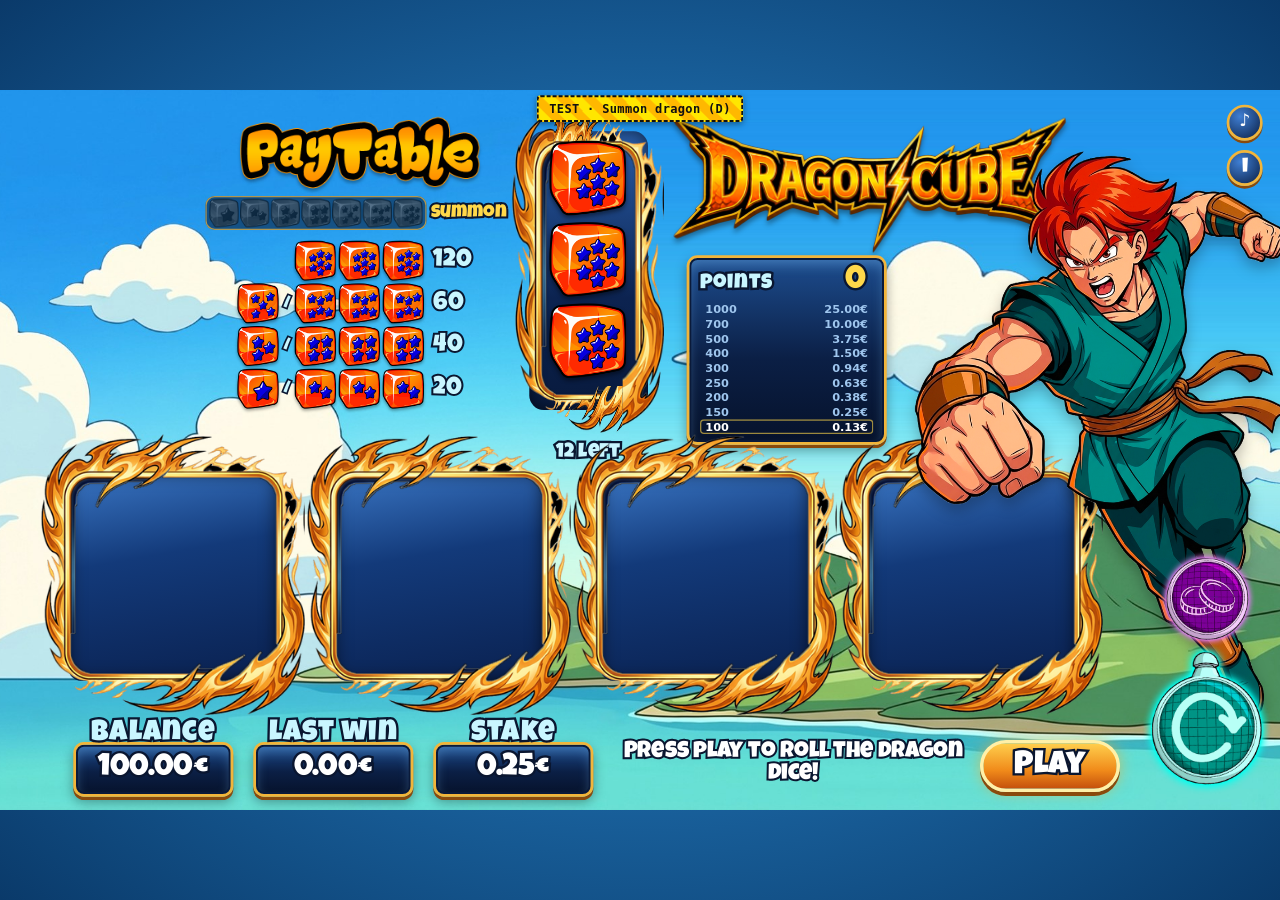
==== game/index.html @ ee29ca12 "Dragon Cube: browser skill dice game with dragon summon bonus and autoplay Co-Authored-By: Claude Op" ====
<!doctype html>
<html lang="en">
<head>
<meta charset="utf-8">
<meta name="viewport" content="width=device-width, initial-scale=1, viewport-fit=cover">
<title>Dragon Cube</title>
<link rel="preconnect" href="https://fonts.googleapis.com">
<link rel="preconnect" href="https://fonts.gstatic.com" crossorigin>
<link href="https://fonts.googleapis.com/css2?family=Luckiest+Guy&display=swap" rel="stylesheet">
<link rel="stylesheet" href="style.css">
</head>
<body>
<svg width="0" height="0" style="position:absolute" aria-hidden="true">
  <filter id="electric" x="-20%" y="-20%" width="140%" height="140%">
    <feTurbulence id="electric-noise" type="fractalNoise" baseFrequency="0.08" numOctaves="2" seed="1" result="n"/>
    <feDisplacementMap in="SourceGraphic" in2="n" scale="7" xChannelSelector="R" yChannelSelector="G"/>
  </filter>
  <filter id="vblur" x="0" y="-50%" width="100%" height="200%">
    <feGaussianBlur id="vblur-g" stdDeviation="0 0"/>
  </filter>
</svg>
<div id="viewport">
  <div id="stage">
    <img class="bg" src="assets/background.jpg" alt="">

    <!-- pay table -->
    <div id="paytable">
      <img class="pt-title" src="assets/paytable.png" alt="Pay table">
      <div id="collect" title="Collect all 7 dice in winning lines to summon the dragon">
        <div id="collect-dice"></div>
        <div class="collect-label">summon</div>
      </div>
      <div id="pt-rows"></div>
    </div>

    <!-- hold column -->
    <div id="hold">
      <div class="hold-frame"></div>
      <div class="hold-well"></div>
      <div id="hold-dice"></div>
      <div id="hold-count">12 left</div>
    </div>

    <img id="logo" src="assets/logo.png" alt="Dragon Cube">
    <div id="mode-badge" class="hidden"></div>

    <!-- points + prize ladder -->
    <div id="points-panel" class="panel">
      <div class="pp-head">
        <span class="label">points</span>
        <span id="points">0</span>
        <span id="mult"></span>
      </div>
      <div id="ladder"></div>
    </div>

    <img id="hero" src="assets/hero.png" alt="">
    <div id="sparks" class="fx"><video src="assets/sparks.mp4" muted loop playsinline preload="auto"></video></div>

    <!-- 4 playing fields -->
    <div id="fields"></div>

    <!-- bottom bar -->
    <div class="meter" style="left:110px"><div class="label">balance</div><div class="panel value" id="balance">0.00€</div></div>
    <div class="meter" style="left:380px"><div class="label">last win</div><div class="panel value" id="lastwin">0.00€</div></div>
    <div class="meter" style="left:650px"><div class="label">stake</div><div class="panel value" id="stake">0.25€</div></div>

    <div id="message">Press play to roll the dragon dice!</div>

    <button id="stake-btn" class="img-btn" title="Change stake"><img src="assets/money.png" alt="Stake"></button>
    <button id="auto-btn" class="img-btn" title="Autoplay"><img src="assets/play-base.png" alt="Autoplay"><img class="arrow" src="assets/play-arrow.png" alt=""><span id="auto-count" class="hidden"></span></button>
    <div id="auto-menu" class="panel hidden">
      <div class="auto-title">Autoplay</div>
      <div class="auto-sub">How many games?</div>
      <div class="auto-opts">
        <button data-n="10">10</button><button data-n="25">25</button><button data-n="50">50</button>
        <button data-n="100">100</button><button data-n="inf" class="inf">∞</button>
      </div>
      <div class="auto-note">The dragon places the dice on its suggested field. Autoplay stops when the dragon is summoned or your balance runs out.</div>
    </div>
    <button id="play-btn" title="Play one game (space)">Play</button>
    <button id="sound-btn" class="round-btn" title="Sound">♪</button>
    <button id="info-btn" class="round-btn" title="How to play">i</button>
    <!-- TEMPORARY: remove before release -->
    <button id="test-summon" title="Temporary test button (key D)">TEST · Summon dragon (D)</button>

    <!-- dragon summon + wish -->
    <div id="summon" class="hidden">
      <div class="speed s1"></div>
      <div class="speed s2"></div>
      <div class="speed s3"></div>
      <div id="ritual"></div>
      <div id="flash"></div>
      <img id="summon-dragon" src="assets/dragon.png" alt="">
      <div id="wish-title"></div>
      <div id="wishes"></div>
    </div>

    <!-- bonus: take it or not -->
    <div id="bonus" class="overlay hidden">
      <img id="bonus-dragon" src="assets/dragon.png" alt="">
      <div class="bonus-box">
        <div class="bonus-title">Take it or not?</div>
        <div id="bonus-rounds"></div>
        <div class="bonus-sub">The dragon offers you</div>
        <div id="bonus-offer">0.00€</div>
        <div id="bonus-history"></div>
        <div class="bonus-buttons">
          <button id="take-btn" class="big-btn take">Take it</button>
          <button id="not-btn" class="big-btn not">Not!</button>
        </div>
      </div>
    </div>

    <!-- result banner -->
    <div id="result" class="hidden">
      <div class="result-title"></div>
      <div class="result-sub"></div>
    </div>

    <!-- rules -->
    <div id="rules" class="overlay hidden">
      <div class="rules-box panel">
        <button class="close round-btn" id="rules-close">×</button>
        <h2>How to play</h2>
        <ol>
          <li>Pick your stake with the coin button and press <b>play</b>. The stake is paid once per game.</li>
          <li>The dragon rolls a column of <b>3 dice</b>. <b>You choose</b> which of the 4 fields it goes into. The column fills the next free column of that field, left to right. You get <b>12 columns</b>.</li>
          <li><b>3 equal dice</b> on a row or a diagonal of a field is a winning line (5 lines per field).</li>
          <li>Wins in 3 fields: points <b>×1.5</b>. Wins in all 4 fields: points <b>×2</b>. A field of 9 equal dice: <b>+200</b>.</li>
          <li>Reach <b>100 points</b> or more to win a prize from the ladder.</li>
          <li><b>Summon the dragon:</b> every die (1 to 7 stars) that forms a winning line is collected in the meter. Collect <b>all 7</b> and the dragon is summoned after the game. Your collection is kept between games, separately for each stake.</li>
          <li>The dragon grants <b>one wish</b>: <b>10 Free Games</b>, <b>Dragon's Treasure</b> (take it or not: up to 5 offers, the 5th must be taken) or <b>Dragon Wilds</b> (5 free games where dragon dice count as any face). Nothing is collected during free games.</li>
        </ol>
        <p class="tip">Tip: the glowing field is the dragon's suggestion. Pressing play (or space) while choosing places the dice there. The round arrow button starts autoplay.</p>
      </div>
    </div>
  </div>
</div>
<script src="rules.js"></script>
<script src="game.js"></script>
</body>
</html>
---- game/style.css ----
:root {
  --navy: #0b1f45;
  --navy-2: #12336b;
  --gold: #f2b53a;
  --gold-dark: #8a4a0c;
  --ink: #0a1630;
  --cyan: #c9f6ff;
}
* { box-sizing: border-box; }
html, body { margin: 0; height: 100%; background: #0a3a6a; overflow: hidden; }
body { font-family: 'Luckiest Guy', 'Arial Rounded MT Bold', system-ui, sans-serif; color: #fff; -webkit-tap-highlight-color: transparent; user-select: none; }
button { font-family: inherit; cursor: pointer; }

#viewport { position: fixed; inset: 0; display: flex; align-items: center; justify-content: center; background: radial-gradient(#2b8fd8, #0a3a6a); }
#stage { position: absolute; left: 0; top: 0; width: 1920px; height: 1080px; transform-origin: 0 0; overflow: hidden; }
.bg { position: absolute; inset: 0; width: 100%; height: 100%; object-fit: cover; }

/* outlined cartoon text */
.label, .ol, #points, #mult, .bonus-title, #hold-count, .result-title {
  -webkit-text-stroke: 7px var(--ink); paint-order: stroke fill;
}
.label { color: var(--cyan); font-size: 44px; line-height: 1; text-align: center; letter-spacing: 1px; }

.panel {
  background: linear-gradient(180deg, #1d4d8f 0%, var(--navy) 55%, #06122b 100%);
  border: 4px solid var(--gold);
  border-radius: 16px;
  box-shadow: inset 0 0 0 3px #0a1a3a, inset 0 10px 18px rgba(130, 200, 255, .35), 0 5px 0 var(--gold-dark), 0 8px 18px rgba(0, 0, 0, .35);
}

/* ---------- pay table ---------- */
#paytable { position: absolute; left: 330px; top: 40px; width: 420px; }
.pt-title { width: 360px; display: block; margin-left: 30px; filter: drop-shadow(0 4px 2px rgba(0,0,0,.3)); }
#pt-rows { margin-top: 6px; }
.pt-row { display: flex; align-items: center; justify-content: flex-end; height: 64px; gap: 4px; }
.pt-row img { width: 62px; height: 60px; filter: drop-shadow(0 3px 2px rgba(0,0,0,.35)); }
.pt-row .pts { width: 110px; text-align: left; padding-left: 10px; font-size: 38px; color: var(--cyan); -webkit-text-stroke: 6px var(--ink); paint-order: stroke fill; }
.pt-row .alt { font-size: 24px; color: var(--cyan); -webkit-text-stroke: 5px var(--ink); paint-order: stroke fill; margin: 0 2px; }
.pt-row.hit { animation: rowflash .5s ease 3; }
@keyframes rowflash { 50% { transform: scale(1.08); filter: brightness(1.4); } }

.round-btn { width: 54px; height: 54px; border-radius: 50%; border: 4px solid var(--gold); background: radial-gradient(circle at 35% 30%, #3f7fd4, var(--navy)); color: #fff; font-size: 30px; line-height: 1; box-shadow: 0 4px 0 var(--gold-dark); }
.round-btn:active { transform: translateY(3px); box-shadow: 0 1px 0 var(--gold-dark); }
#sound-btn { position: absolute; right: 26px; top: 22px; font-size: 26px; z-index: 7; }
#info-btn { position: absolute; right: 26px; top: 90px; z-index: 7; font-size: 32px; }
#sound-btn.off { opacity: .5; text-decoration: line-through; }

/* ---------- hold column ---------- */
#hold { position: absolute; left: 768px; top: 16px; width: 228px; height: 500px; }
.hold-frame { position: absolute; inset: 0; border-style: solid; border-width: 80px 62px 72px 62px; border-image: url(assets/frame.png) 64 50 64 50 stretch; z-index: 2; pointer-events: none; }
.hold-well { position: absolute; left: 26px; right: 24px; top: 46px; bottom: 36px; border-radius: 22px; background: linear-gradient(180deg, #2a5ea8, #0c2350 60%, #081a3d); box-shadow: inset 0 0 22px rgba(0,0,0,.6); }
#hold-dice { position: absolute; left: 50%; top: 54px; width: 160px; height: 372px; padding: 6px 0; transform: translateX(-50%); display: flex; flex-direction: column; align-items: center; gap: 10px; z-index: 3; overflow: hidden; border-radius: 18px; }
#hold-dice .die { width: 116px; height: 112px; }
#hold-count { position: absolute; left: 0; right: 0; bottom: -44px; text-align: center; font-size: 30px; color: var(--cyan); z-index: 4; }

.die { display: block; filter: drop-shadow(0 4px 3px rgba(0, 0, 0, .45)); }
.die.rolling { animation: wobble .12s linear infinite; }
@keyframes wobble { 0% { transform: rotate(-8deg) scale(.95); } 50% { transform: rotate(8deg) scale(1.03); } 100% { transform: rotate(-8deg) scale(.95); } }
.die.pop { animation: pop .35s cubic-bezier(.3, 1.6, .5, 1); }
@keyframes pop { 0% { transform: scale(.4); } 100% { transform: scale(1); } }

#logo { position: absolute; left: 1010px; top: 40px; width: 590px; filter: drop-shadow(0 6px 4px rgba(0,0,0,.35)); pointer-events: none; }

/* ---------- points + ladder ---------- */
#points-panel { position: absolute; left: 1030px; top: 248px; width: 300px; padding: 10px 16px 12px; }
.pp-head { display: flex; align-items: baseline; gap: 10px; }
.pp-head .label { font-size: 32px; }
#points { font-size: 50px; line-height: 1; color: #ffd84a; flex: 1; text-align: right; }
#mult { font-size: 28px; color: #7dffb0; min-width: 0; }
#ladder { margin-top: 6px; font-family: system-ui, sans-serif; font-weight: 800; font-size: 17px; }
.lad { display: flex; justify-content: space-between; padding: 1px 8px; border-radius: 6px; color: #9fc6ee; }
.lad.on { background: linear-gradient(90deg, #f6c445, #e98a12); color: #2a1300; }
.lad.next { color: #fff; box-shadow: inset 0 0 0 2px rgba(255, 216, 74, .6); }

#hero { position: absolute; left: 1372px; top: 92px; width: 560px; pointer-events: none; z-index: 5; filter: drop-shadow(0 10px 10px rgba(0,0,0,.25)); animation: hover 3.2s ease-in-out infinite; }
@keyframes hover { 50% { transform: translateY(-14px); } }
#hero.punch { animation: punch .5s ease; }
@keyframes punch { 30% { transform: translate(-30px, 10px) scale(1.05); } }

/* ---------- fields ---------- */
.field { position: absolute; top: 512px; width: 395px; height: 428px; }
.field .well { position: absolute; left: 40px; top: 62px; width: 314px; height: 312px; border-radius: 20px; background: linear-gradient(170deg, #3a76c4 0%, #133a7a 40%, #0a2150 100%); box-shadow: inset 0 0 26px rgba(0,0,0,.65); }
.field .frame { position: absolute; inset: 0; width: 100%; height: 100%; pointer-events: none; z-index: 2; }
.field .cells { position: absolute; left: 41px; top: 62px; width: 313px; height: 313px; padding: 8px; overflow: hidden; border-radius: 20px; display: grid; grid-template-columns: repeat(3, 95px); grid-template-rows: repeat(3, 95px); gap: 6px; z-index: 1; }
.cell { position: relative; }
.cell img { width: 100%; height: 100%; }
.cell.ghost img { opacity: .45; filter: saturate(.6); }
.cell.win img { filter: brightness(.8) saturate(1.2); }
.cell.win::after { content: ''; position: absolute; inset: -5px; border: 5px solid #ffffff; border-radius: 20px; pointer-events: none;
  box-shadow: 0 0 6px 2px #fff, 0 0 18px 6px #45b8ff, inset 0 0 6px 1px #fff, inset 0 0 16px 5px #45b8ff; filter: url(#electric); animation: zap .16s steps(2) infinite; }
@keyframes zap { 0% { opacity: 1; } 100% { opacity: .75; } }
@keyframes winpulse { 50% { transform: scale(1.1); filter: drop-shadow(0 0 14px #fff36b) drop-shadow(0 0 6px #ff9a1f) brightness(1.15); } }
.field svg.lines { position: absolute; left: 49px; top: 70px; width: 297px; height: 297px; z-index: 3; pointer-events: none; overflow: visible; }
.field svg.lines line { stroke: #fff36b; stroke-width: 10; stroke-linecap: round; filter: drop-shadow(0 0 8px #ff8a00); stroke-dasharray: 420; stroke-dashoffset: 420; animation: draw .45s ease forwards; opacity: .9; }
@keyframes draw { to { stroke-dashoffset: 0; } }
.field.selectable { cursor: pointer; }
.field.selectable:hover .well, .field.suggest .well { box-shadow: inset 0 0 26px rgba(0,0,0,.6), 0 0 0 4px rgba(255, 233, 120, .9), 0 0 36px 10px rgba(255, 196, 40, .75); }
.field.suggest .frame { animation: framepulse 1s ease-in-out infinite; }
@keyframes framepulse { 50% { filter: brightness(1.3) drop-shadow(0 0 16px #ffd84a); } }
.field.full .well { filter: brightness(.8); }
.field .fpts { position: absolute; left: 0; right: 0; bottom: 4px; text-align: center; font-size: 34px; color: #ffd84a; -webkit-text-stroke: 6px var(--ink); paint-order: stroke fill; z-index: 4; opacity: 0; transition: opacity .3s; pointer-events: none; }
.field .fpts.show { opacity: 1; }

/* ---------- bottom ---------- */
.meter { position: absolute; top: 944px; width: 240px; }
.meter .label { margin-bottom: -10px; position: relative; z-index: 2; }
.meter .value { height: 82px; display: flex; align-items: center; justify-content: center; font-size: 46px; -webkit-text-stroke: 7px var(--ink); paint-order: stroke fill; }
.meter .value.bump { animation: bump .5s ease; }
@keyframes bump { 40% { transform: scale(1.12); color: #ffd84a; } }

#message { position: absolute; left: 920px; top: 975px; width: 540px; min-height: 70px; display: flex; align-items: center; justify-content: center; text-align: center; font-size: 34px; color: #fff; -webkit-text-stroke: 6px var(--ink); paint-order: stroke fill; padding: 0 10px; }

.img-btn { position: absolute; border: 0; background: none; padding: 0; transition: transform .1s, filter .2s; }
.img-btn img { width: 100%; display: block; pointer-events: none; }
.img-btn:hover:not(:disabled) { filter: brightness(1.12) drop-shadow(0 0 14px rgba(140, 255, 240, .8)); }
.img-btn:active:not(:disabled) { transform: scale(.94); }
.img-btn:disabled { filter: grayscale(.8) brightness(.75); cursor: default; }
#stake-btn { left: 1738px; top: 690px; width: 146px; z-index: 6; }
#auto-btn { left: 1712px; top: 828px; width: 196px; z-index: 6; }
#auto-btn .arrow { position: absolute; left: 0; top: 0; transform-origin: 50.27% 56.45%; }
#auto-btn.on .arrow { animation: spin 1.1s linear infinite; }
#auto-btn.kick .arrow { animation: spin .45s cubic-bezier(.3, .1, .3, 1) 1; }
#auto-btn:disabled { filter: none; opacity: .6; }
#auto-count { position: absolute; left: 50%; top: 56%; transform: translate(-50%, -50%); min-width: 64px; padding: 2px 10px; border-radius: 20px; font-size: 34px; line-height: 1.2; color: #fff; background: rgba(4, 40, 44, .75); border: 3px solid #b7fff6; -webkit-text-stroke: 5px var(--ink); paint-order: stroke fill; pointer-events: none; }
#auto-menu { position: absolute; left: 1350px; top: 580px; width: 350px; padding: 18px 20px 20px; z-index: 12; text-align: center; animation: pop .3s cubic-bezier(.3, 1.6, .5, 1); }
.auto-title { font-size: 44px; color: #ffd84a; -webkit-text-stroke: 7px var(--ink); paint-order: stroke fill; }
.auto-sub { font-size: 24px; color: var(--cyan); -webkit-text-stroke: 5px var(--ink); paint-order: stroke fill; margin-bottom: 12px; }
.auto-opts { display: grid; grid-template-columns: repeat(3, 1fr); gap: 10px; }
.auto-opts button { height: 64px; font-size: 34px; color: #fff; border-radius: 14px; border: 3px solid #b7fff6; background: linear-gradient(#21b9a8, #0b5f63); box-shadow: 0 4px 0 #063c3e; -webkit-text-stroke: 5px var(--ink); paint-order: stroke fill; }
.auto-opts button:hover { filter: brightness(1.15); }
.auto-opts button:active { transform: translateY(3px); box-shadow: 0 1px 0 #063c3e; }
.auto-opts .inf { grid-column: span 2; font-size: 44px; }
.auto-note { margin-top: 12px; font-family: system-ui, sans-serif; font-weight: 700; font-size: 15px; line-height: 1.35; color: #cfe6ff; }
#play-btn { position: absolute; left: 1470px; top: 975px; width: 210px; height: 78px; z-index: 6; font-size: 48px; color: #fff; border-radius: 40px; border: 5px solid #fff0a8;
  background: linear-gradient(#ffcf4d, #f08a1a 60%, #c4500c); box-shadow: 0 6px 0 var(--gold-dark), 0 0 22px rgba(255, 170, 40, .6); -webkit-text-stroke: 7px var(--ink); paint-order: stroke fill; transition: transform .1s, filter .2s; }
#play-btn:hover:not(:disabled) { filter: brightness(1.1); }
#play-btn:active:not(:disabled) { transform: translateY(4px); box-shadow: 0 2px 0 var(--gold-dark); }
#play-btn:disabled { filter: grayscale(.8) brightness(.8); cursor: default; }
@keyframes spin { to { transform: rotate(360deg); } }

/* ---------- overlays ---------- */
.overlay { position: absolute; inset: 0; z-index: 20; display: flex; align-items: center; justify-content: center; background: rgba(4, 14, 40, .62); }
.hidden { display: none !important; }
#result.fade { opacity: 0; }

.bonus-box { position: relative; width: 760px; padding: 34px 40px 38px; text-align: center; border-radius: 30px; background: radial-gradient(circle at 50% 0%, #ffcf5c 0%, #f08a1a 40%, #b53d0a 100%); border: 6px solid #fff0a8; box-shadow: 0 0 0 6px var(--gold-dark), 0 0 80px 20px rgba(255, 150, 30, .7); z-index: 2; animation: pop .5s cubic-bezier(.3, 1.6, .5, 1); }
.bonus-title { font-size: 80px; line-height: 1; color: #fff36b; }
.bonus-sub { font-size: 32px; margin-top: 16px; -webkit-text-stroke: 5px var(--ink); paint-order: stroke fill; }
#bonus-offer { font-size: 110px; line-height: 1.1; color: #fff; -webkit-text-stroke: 9px var(--ink); paint-order: stroke fill; }
#bonus-offer.flip { animation: flip .6s ease; }
@keyframes flip { 0% { transform: rotateX(90deg) scale(.6); opacity: 0; } 100% { transform: none; opacity: 1; } }
#bonus-rounds { display: flex; justify-content: center; gap: 14px; margin-top: 16px; }
#bonus-rounds span { width: 30px; height: 30px; border-radius: 50%; background: rgba(0, 0, 0, .35); border: 3px solid #fff0a8; }
#bonus-rounds span.used { background: #3b1700; }
#bonus-rounds span.cur { background: #fff36b; box-shadow: 0 0 14px #fff36b; }
#bonus-history { min-height: 34px; margin: 6px 0 16px; font-size: 26px; color: #ffe2b0; -webkit-text-stroke: 4px #4a1a00; paint-order: stroke fill; }
.bonus-buttons { display: flex; gap: 30px; justify-content: center; }
.big-btn { min-width: 250px; padding: 16px 30px; font-size: 48px; color: #fff; border-radius: 22px; border: 5px solid #fff0a8; -webkit-text-stroke: 6px var(--ink); paint-order: stroke fill; transition: transform .1s; }
.big-btn:active { transform: translateY(4px); }
.big-btn.take { background: linear-gradient(#5fe08a, #128a42); box-shadow: 0 7px 0 #0a4d24; }
.big-btn.not { background: linear-gradient(#ff6f6f, #b5121b); box-shadow: 0 7px 0 #5e070c; }
.big-btn:disabled { filter: grayscale(.7); cursor: default; }
#bonus-dragon { position: absolute; width: 1500px; left: 210px; top: 120px; opacity: .95; z-index: 1; animation: dragonIn 1.1s ease-out; pointer-events: none; }
@keyframes dragonIn { 0% { transform: translateX(1200px) scale(.6) rotate(-10deg); opacity: 0; } 100% { transform: none; opacity: .95; } }

#result { position: absolute; left: 0; right: 0; top: 340px; transition: opacity .6s; z-index: 15; text-align: center; pointer-events: none; animation: pop .5s cubic-bezier(.3, 1.6, .5, 1); }
.result-title { font-size: 130px; line-height: 1; color: #ffd84a; -webkit-text-stroke: 12px var(--ink); filter: drop-shadow(0 0 30px rgba(255, 150, 20, .9)); }
.result-sub { font-size: 44px; margin-top: 6px; -webkit-text-stroke: 7px var(--ink); paint-order: stroke fill; }

.rules-box { position: relative; width: 980px; padding: 30px 46px; font-family: system-ui, sans-serif; font-size: 22px; line-height: 1.45; color: #e7f3ff; }
.rules-box h2 { font-family: 'Luckiest Guy', sans-serif; font-weight: 400; font-size: 52px; margin: 0 0 8px; color: #ffd84a; -webkit-text-stroke: 7px var(--ink); paint-order: stroke fill; }
.rules-box b { color: #ffd84a; }
.rules-box li { margin-bottom: 6px; }
.rules-box .tip { color: #9ff3c4; margin: 10px 0 0; }
.rules-box .close { position: absolute; right: 18px; top: 18px; }

/* fly-in clones */
.flyer { position: absolute; z-index: 12; pointer-events: none; transition: transform .38s cubic-bezier(.5, 0, .3, 1); }

/* ---------- 7-dice collection meter ---------- */
#collect { display: flex; align-items: center; justify-content: flex-end; gap: 6px; margin: 4px 0 2px; height: 66px; }
#collect-dice { display: flex; gap: 2px; padding: 4px 6px; border-radius: 14px; background: rgba(6, 20, 50, .55); box-shadow: inset 0 0 0 2px rgba(242, 181, 58, .7); }
#collect-dice img { width: 44px; height: 43px; filter: grayscale(1) brightness(.55) opacity(.55); transition: filter .4s; }
#collect-dice img.got { filter: drop-shadow(0 0 6px #ffe36b) drop-shadow(0 2px 2px rgba(0,0,0,.4)); }
#collect-dice img.new { animation: gotit .9s cubic-bezier(.3, 1.6, .5, 1); }
@keyframes gotit { 0% { transform: scale(2.2) rotate(-25deg); } 100% { transform: none; } }
#collect-dice img.glow { animation: dieglow .35s ease-in-out infinite alternate; }
@keyframes dieglow { from { filter: drop-shadow(0 0 4px #fff) drop-shadow(0 0 10px #ffd84a) brightness(1.1); transform: scale(1); } to { filter: drop-shadow(0 0 14px #fff) drop-shadow(0 0 28px #ff9a1f) brightness(1.6); transform: scale(1.18); } }
.collect-label { width: 104px; font-size: 27px; color: #ffd84a; -webkit-text-stroke: 6px var(--ink); paint-order: stroke fill; }
#collect.paused { opacity: .5; }

/* free games badge */
#mode-badge { position: absolute; left: 1010px; top: 196px; width: 340px; padding: 6px 10px; text-align: center; font-size: 30px; z-index: 6; border-radius: 14px; color: #fff; -webkit-text-stroke: 6px var(--ink); paint-order: stroke fill; background: linear-gradient(#ff9b2f, #c8410b); border: 4px solid #fff0a8; box-shadow: 0 4px 0 var(--gold-dark), 0 0 24px rgba(255, 150, 30, .8); animation: badge 1.2s ease-in-out infinite; }
#mode-badge.wild { background: linear-gradient(#4fb6ff, #1546b8); box-shadow: 0 4px 0 #0a2a6a, 0 0 24px rgba(80, 180, 255, .9); }
@keyframes badge { 50% { transform: scale(1.04); } }

/* ---------- summon ---------- */
#summon { position: absolute; inset: 0; z-index: 30; overflow: hidden; background: rgba(3, 10, 30, 0); transition: background .6s; }
#summon.dark { background: rgba(3, 10, 30, .35); }
#summon .speed { position: absolute; inset: -25%; opacity: 0; transition: opacity .7s; pointer-events: none; }
#summon .speed.s1 { background: radial-gradient(circle at 50% 50%, #f2fdff 0%, #8fe0ff 12%, #2a7ee6 34%, #0b2f8a 60%, #030b2a 100%); }
#summon .speed.s2 {
  background: repeating-conic-gradient(from 0deg at 50% 50%, rgba(255,255,255,.95) 0deg .55deg, rgba(255,255,255,0) .55deg 2.3deg, rgba(255,255,255,.7) 2.3deg 2.6deg, rgba(255,255,255,0) 2.6deg 5.9deg);
  -webkit-mask-image: radial-gradient(circle, transparent 12%, #000 38%); mask-image: radial-gradient(circle, transparent 12%, #000 38%);
}
#summon .speed.s3 {
  background: repeating-conic-gradient(from 1.3deg at 50% 50%, rgba(255,255,255,0) 0deg 1.7deg, rgba(220,245,255,.9) 1.7deg 2.05deg, rgba(255,255,255,0) 2.05deg 4.4deg);
  -webkit-mask-image: radial-gradient(circle, transparent 16%, #000 44%); mask-image: radial-gradient(circle, transparent 16%, #000 44%);
}
#summon.lines .speed { opacity: 1; }
#summon.lines .speed.s2 { animation: speedA .16s steps(2) infinite; }
#summon.lines .speed.s3 { animation: speedB .12s steps(2) infinite; }
@keyframes speedA { 0% { transform: rotate(0deg) scale(1); } 100% { transform: rotate(1.6deg) scale(1.04); } }
@keyframes speedB { 0% { transform: rotate(0deg); opacity: 1; } 100% { transform: rotate(-2.2deg); opacity: .35; } }
#ritual { position: absolute; left: 960px; top: 470px; width: 0; height: 0; }
#ritual img { position: absolute; width: 130px; height: 126px; margin: -63px 0 0 -65px; transition: transform .9s cubic-bezier(.4, 0, .2, 1), filter .4s; filter: drop-shadow(0 0 12px #fff) drop-shadow(0 0 26px #ffd84a); }
#ritual.charge img { filter: drop-shadow(0 0 18px #fff) drop-shadow(0 0 50px #ffb020) brightness(1.5); }
#flash { position: absolute; inset: 0; background: #fff; opacity: 0; pointer-events: none; }
#flash.go { animation: flash 1s ease-out; }
@keyframes flash { 0% { opacity: 0; } 15% { opacity: 1; } 100% { opacity: 0; } }
#summon-dragon { position: absolute; left: 360px; top: 30px; width: 1200px; opacity: 0; pointer-events: none; filter: drop-shadow(0 0 30px rgba(140, 220, 255, .9)); }
#summon-dragon.show { animation: dragonRise 1.4s cubic-bezier(.2, 1.3, .4, 1) forwards, dragonFloat 3s 1.4s ease-in-out infinite; }
@keyframes dragonRise { 0% { opacity: 0; transform: scale(.08) rotate(-30deg); } 60% { opacity: 1; } 100% { opacity: 1; transform: none; } }
@keyframes dragonFloat { 0%, 100% { opacity: 1; transform: translateY(0); } 50% { opacity: 1; transform: translateY(-16px); } }
#summon.shake { animation: shake .5s linear; }
@keyframes shake { 10%, 50%, 90% { transform: translate(-14px, 8px); } 30%, 70% { transform: translate(14px, -8px); } }
#wish-title { position: absolute; left: 0; right: 0; top: 600px; text-align: center; font-size: 66px; color: #ffe36b; -webkit-text-stroke: 9px var(--ink); paint-order: stroke fill; opacity: 0; transition: opacity .5s; filter: drop-shadow(0 0 20px rgba(255, 170, 40, .9)); }
#wish-title.show { opacity: 1; }
#wishes { position: absolute; left: 0; right: 0; top: 700px; display: flex; justify-content: center; gap: 36px; }
.wish { width: 420px; height: 300px; padding: 18px 22px; border-radius: 26px; text-align: center; cursor: pointer; color: #fff; font-family: inherit;
  background: linear-gradient(180deg, #2a6bc4, #0b245c); border: 5px solid var(--gold); box-shadow: 0 7px 0 var(--gold-dark), 0 0 30px rgba(120, 200, 255, .7);
  opacity: 0; transform: translateY(80px) scale(.8); transition: transform .45s cubic-bezier(.3, 1.5, .5, 1), opacity .4s, filter .2s; }
.wish.show { opacity: 1; transform: none; }
.wish:hover { filter: brightness(1.15); transform: translateY(-8px) scale(1.03); }
.wish img { height: 92px; filter: drop-shadow(0 4px 4px rgba(0,0,0,.4)); }
.wish h3 { margin: 6px 0 4px; font-weight: 400; font-size: 40px; color: #ffe36b; -webkit-text-stroke: 7px var(--ink); paint-order: stroke fill; }
.wish p { margin: 0; font-family: system-ui, sans-serif; font-weight: 700; font-size: 20px; line-height: 1.3; color: #dcefff; }
.wish.chosen { transform: scale(1.12); filter: brightness(1.3) drop-shadow(0 0 30px #ffe36b); }
.wish.dim { opacity: .15; transform: scale(.9); pointer-events: none; }

/* ---------- dice drop animation (matches the reference video) ---------- */
.die.drop { animation: dieDrop .56s both; animation-delay: var(--delay, 0s); }
@keyframes dieDrop {
  0% { transform: translateY(var(--dy)) rotate(var(--rot)); animation-timing-function: cubic-bezier(.55, 0, .9, .5); }
  66% { transform: translateY(0) rotate(calc(var(--rot) * -.2)); animation-timing-function: cubic-bezier(.2, .6, .4, 1); }
  82% { transform: translateY(-12px) rotate(calc(var(--rot) * .08)); animation-timing-function: cubic-bezier(.6, 0, .9, .4); }
  100% { transform: none; }
}
.die.fallout { animation: dieOut .3s cubic-bezier(.6, 0, 1, .6) both; animation-delay: var(--delay, 0s); }
@keyframes dieOut { to { transform: translateY(440px) rotate(var(--rot)); } }

/* ---------- hero power-up aura ---------- */
.fx { position: absolute; pointer-events: none; opacity: 0; transition: opacity .35s; }
.fx video { display: none; }
.fx canvas { width: 100%; height: 100%; display: block; }
.fx.blend { mix-blend-mode: screen; }
.fx.blend video { display: block; width: 100%; height: 100%; }
.fx.blend canvas { display: none; }
#fields { position: absolute; inset: 0; z-index: 4; pointer-events: none; }
.field { pointer-events: auto; }
#sparks { left: 1290px; top: 110px; width: 720px; height: 480px; z-index: 6; transform: rotate(-14deg) scale(1.2); }
#sparks canvas { filter: drop-shadow(0 0 4px #2a8bff) drop-shadow(0 0 10px #0a52ff); }
#sparks video { filter: brightness(1.4); }
#sparks.on { opacity: .85; }
#sparks.on.strong { opacity: 1; }
#hero.powered { filter: drop-shadow(0 0 2px #fff) drop-shadow(0 0 6px #7fd4ff) brightness(1.08); animation: hover 3.2s ease-in-out infinite, vibrate .07s linear 8; }
@keyframes vibrate { 25% { transform: translate(-4px, 2px); } 50% { transform: translate(3px, -3px); } 75% { transform: translate(-2px, -2px); } }

/* ---------- whip transition into the summon ---------- */
#stage.whip > *:not(#summon) { filter: url(#vblur); }

/* TEMPORARY test button — remove before release */
#test-summon { position: absolute; left: 50%; top: 8px; transform: translateX(-50%); z-index: 50; padding: 6px 16px; font: 700 18px/1.2 ui-monospace, Menlo, monospace; color: #111; letter-spacing: .5px;
  border: 3px dashed #111; border-radius: 6px; background: repeating-linear-gradient(45deg, #ffe600 0 14px, #ffb800 14px 28px); box-shadow: 0 3px 10px rgba(0,0,0,.4); }
#test-summon:hover { filter: brightness(1.1); }
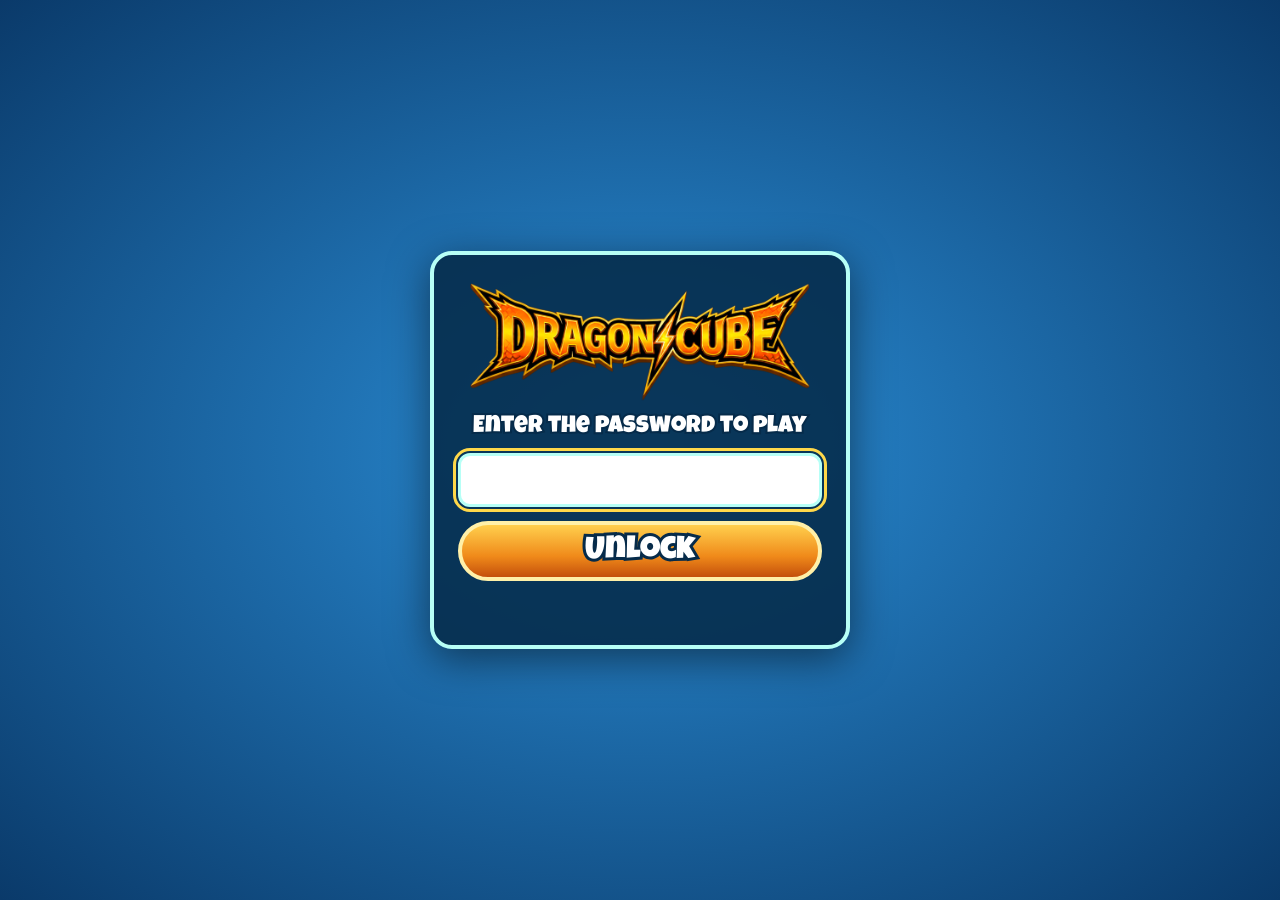
==== commit 23b85836: "Add password screen in front of the game Only the SHA-256 hash of the password is stored.  Co-Author" ====
--- a/game/index.html
+++ b/game/index.html
@@ -19,6 +19,16 @@
     <feGaussianBlur id="vblur-g" stdDeviation="0 0"/>
   </filter>
 </svg>
+<div id="gate">
+  <form id="gate-form" autocomplete="off">
+    <img src="assets/logo.png" alt="Dragon Cube">
+    <label for="gate-pw">Enter the password to play</label>
+    <input id="gate-pw" type="password" autocomplete="current-password" required>
+    <button type="submit">Unlock</button>
+    <div id="gate-err" role="alert"></div>
+  </form>
+</div>
+<script src="gate.js"></script>
 <div id="viewport">
   <div id="stage">
     <img class="bg" src="assets/background.jpg" alt="">
--- a/game/style.css
+++ b/game/style.css
@@ -273,3 +273,17 @@
 #test-summon { position: absolute; left: 50%; top: 8px; transform: translateX(-50%); z-index: 50; padding: 6px 16px; font: 700 18px/1.2 ui-monospace, Menlo, monospace; color: #111; letter-spacing: .5px;
   border: 3px dashed #111; border-radius: 6px; background: repeating-linear-gradient(45deg, #ffe600 0 14px, #ffb800 14px 28px); box-shadow: 0 3px 10px rgba(0,0,0,.4); }
 #test-summon:hover { filter: brightness(1.1); }
+
+/* password screen */
+#gate { position: fixed; inset: 0; z-index: 1000; display: flex; align-items: center; justify-content: center; padding: 16px; background: radial-gradient(#2b8fd8, #0a3a6a); transition: opacity .5s; }
+#gate.open { opacity: 0; pointer-events: none; }
+html:not(.locked) #gate:not(.open) { display: none; }
+#gate-form { width: min(420px, 100%); display: flex; flex-direction: column; align-items: center; gap: 14px; padding: 28px 24px; border-radius: 22px; background: rgba(4, 40, 70, .85); border: 4px solid #b7fff6; box-shadow: 0 10px 40px rgba(0,0,0,.5); user-select: text; }
+#gate-form img { width: 100%; max-width: 340px; }
+#gate-form label { font-size: 24px; color: #fff; -webkit-text-stroke: 4px #062b4a; paint-order: stroke fill; text-align: center; }
+#gate-pw { width: 100%; box-sizing: border-box; padding: 12px 14px; font: 600 20px system-ui, sans-serif; border-radius: 12px; border: 3px solid #b7fff6; background: #fff; color: #062b4a; }
+#gate-pw:focus { outline: 3px solid #ffd84a; outline-offset: 2px; }
+#gate-form button { width: 100%; height: 60px; font: inherit; font-size: 32px; color: #fff; border-radius: 30px; border: 4px solid #fff0a8; cursor: pointer; background: linear-gradient(#ffcf4d, #f08a1a 60%, #c4500c); -webkit-text-stroke: 6px #062b4a; paint-order: stroke fill; }
+#gate-err { min-height: 22px; font: 700 16px system-ui, sans-serif; color: #ffb3b3; }
+#gate-form.shake { animation: gateShake .35s; }
+@keyframes gateShake { 25% { transform: translateX(-10px); } 75% { transform: translateX(10px); } }
